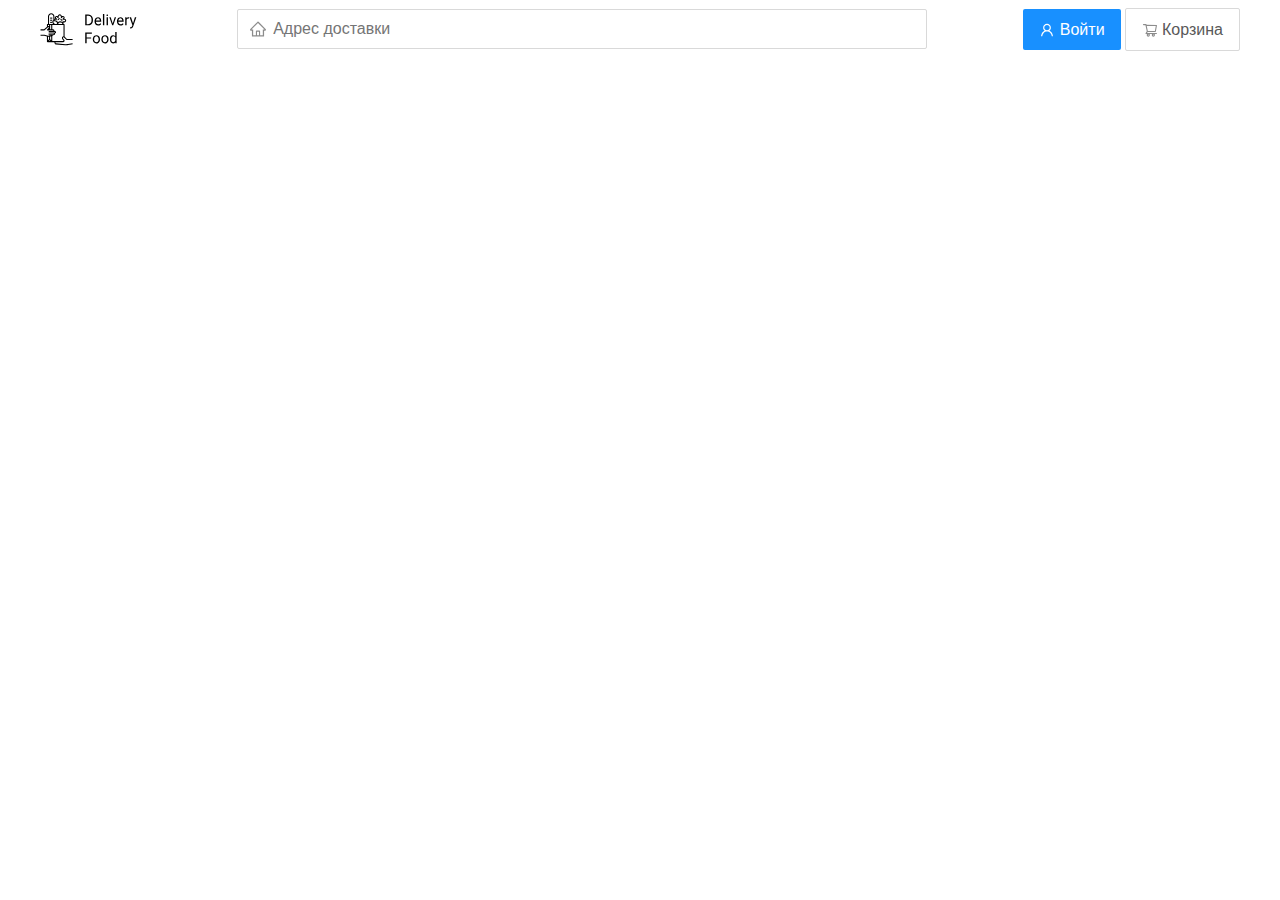
==== index.html @ 6f9c87d5 "first block header" ====
<!DOCTYPE html>
<html lang="en">
<head>
   <meta charset="UTF-8">
   <meta name="viewport" content="width=device-width, initial-scale=1.0">
   <link rel="stylesheet" href="css/style.css">
   <title>Delivery Club</title>
</head>
<body>
   <div class="container">
      <header class="header">
         <img src="img/logo.svg" alt="logo" class="logo">
         <input type="text" class="search" placeholder="Адрес доставки">
         <div class="header-btns">
            <button class="header-btn login">
               <img src="img/user.svg" alt="user" class="btn-icon">
               <span class="btn-text">Войти</span>
            </button>
            <button class="header-btn basket">
               <img src="img/basket.svg" alt="backet" class="btn-icon">
               <span class="btn-text">Корзина</span>
            </button>
         </div>
   </header>
   </div>   
</body>
</html>
---- css/style.css ----
* {
  box-sizing: border-box;
}
.container {
  max-width: 1200px;
  margin: auto;
}
.header {
  display: flex;
  justify-content: space-between;
  align-items: center;
}
.search {
  background: #ffffff;
  border: 1px solid #d9d9d9;
  border-radius: 2px;
  height: 40px;
  width: 690px;
  font-size: 16px;
  line-height: 24px;
  background-image: url("../img/search.svg");
  background-repeat: no-repeat;
  background-position: left 11px center;
  padding-left: 35px;
}
.header-btn {
  padding: 8px 16px;
  font-weight: normal;
  font-size: 16px;
  line-height: 24px;
}
.login {
  background: #1890ff;
  border-radius: 2px;
  border: none;
  color: #fff;
}
.btn-icon {
  /* margin-right: 8px; */
  vertical-align: middle;
}
.btn-text {
  vertical-align: middle;
}
.basket {
  background: #ffffff;
  border: 1px solid #d9d9d9;
  box-shadow: 0px 0px 2px rgba(0, 0, 0, 0.0015);
  border-radius: 2px;
  color: #595959;
}
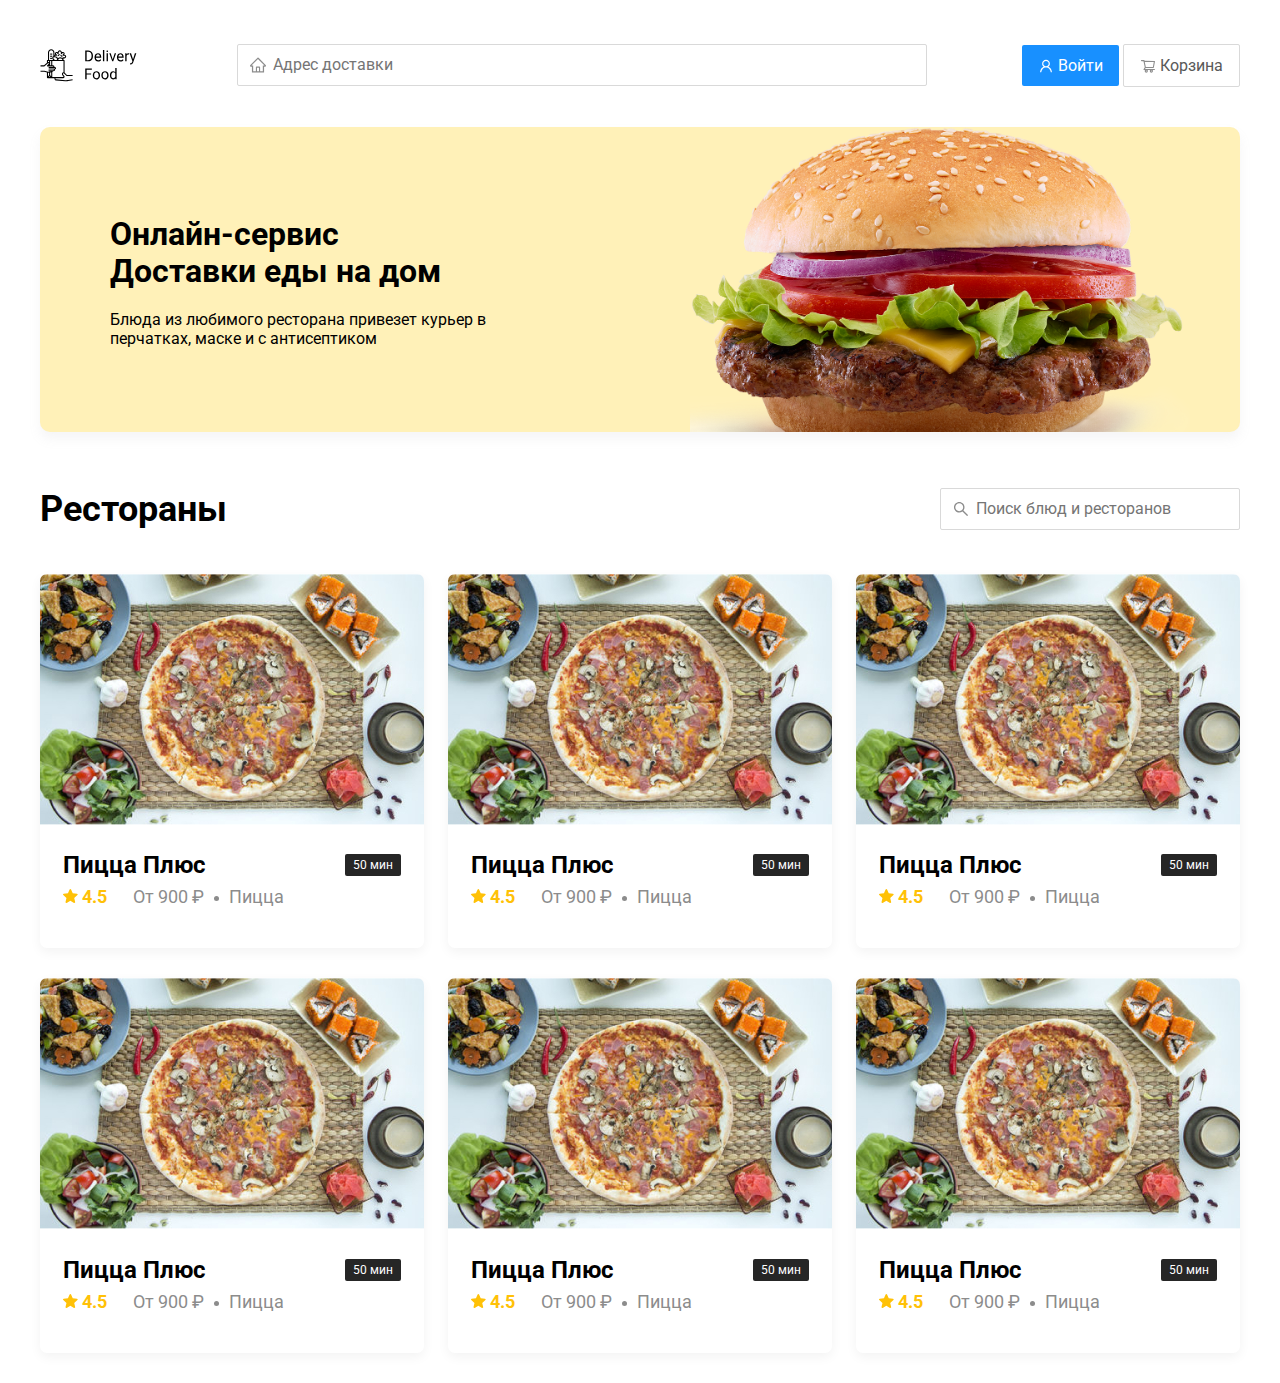
==== commit b6c010a1: "blocks promo+restaurants" ====
--- a/index.html
+++ b/index.html
@@ -3,14 +3,16 @@
 <head>
    <meta charset="UTF-8">
    <meta name="viewport" content="width=device-width, initial-scale=1.0">
+   <title>Delivery Club</title>
+   <link href="https://fonts.googleapis.com/css2?family=Roboto:wght@400;700&display=swap" rel="stylesheet">
+   <link rel="stylesheet" href="css/normalize.css">
    <link rel="stylesheet" href="css/style.css">
-   <title>Delivery Club</title>
 </head>
 <body>
    <div class="container">
       <header class="header">
          <img src="img/logo.svg" alt="logo" class="logo">
-         <input type="text" class="search" placeholder="Адрес доставки">
+         <input type="text" class="input input-addres" placeholder="Адрес доставки">
          <div class="header-btns">
             <button class="header-btn login">
                <img src="img/user.svg" alt="user" class="btn-icon">
@@ -22,6 +24,145 @@
             </button>
          </div>
    </header>
+   <section class="promo">
+      <h1 class="promo-title">Онлайн-сервис <br> Доставки еды на дом</h1>
+      <p class="promo-text">Блюда из любимого ресторана привезет курьер в перчатках, маске и с антисептиком</p>
+   </section>
+   <section class="restaurants">
+      <div class="section-heading">
+         <h2 class="section-title">Рестораны</h2>
+         <input class="input input-search" placeholder="Поиск блюд и ресторанов"></input>
+      </div>
+      <div class="cards">
+         <div class="card">
+            <img src="img/image.jpg" alt="image" class="card-image">
+            <div class="card-text">
+               <div class="card-heading">
+                  <h3 class="card-title">Пицца Плюс</h3>
+                  <span class="card-tag tag">50 мин</span>
+
+               </div>
+               <!-- /.card-heading -->
+               <div class="card-info">
+                  <div class="rating">
+                     <img src="img/rating.svg" alt="star" class="rating-star">
+                     4.5</div>
+                  <div class="price">От 900 ₽</div>
+                  <div class="category">Пицца</div>
+               </div>
+               <!-- /.card-info -->
+            </div>
+            <!-- /.card-text -->
+         </div>
+         <!-- /.card -->
+         <div class="card">
+            <img src="img/image.jpg" alt="image" class="card-image">
+            <div class="card-text">
+               <div class="card-heading">
+                  <h3 class="card-title">Пицца Плюс</h3>
+                  <span class="card-tag tag">50 мин</span>
+
+               </div>
+               <!-- /.card-heading -->
+               <div class="card-info">
+                  <div class="rating">
+                     <img src="img/rating.svg" alt="star" class="rating-star">
+                     4.5</div>
+                  <div class="price">От 900 ₽</div>
+                  <div class="category">Пицца</div>
+               </div>
+               <!-- /.card-info -->
+            </div>
+            <!-- /.card-text -->
+         </div>
+         <!-- /.card -->
+         <div class="card">
+            <img src="img/image.jpg" alt="image" class="card-image">
+            <div class="card-text">
+               <div class="card-heading">
+                  <h3 class="card-title">Пицца Плюс</h3>
+                  <span class="card-tag tag">50 мин</span>
+
+               </div>
+               <!-- /.card-heading -->
+               <div class="card-info">
+                  <div class="rating">
+                     <img src="img/rating.svg" alt="star" class="rating-star">
+                     4.5</div>
+                  <div class="price">От 900 ₽</div>
+                  <div class="category">Пицца</div>
+               </div>
+               <!-- /.card-info -->
+            </div>
+            <!-- /.card-text -->
+         </div>
+         <!-- /.card -->
+         <div class="card">
+            <img src="img/image.jpg" alt="image" class="card-image">
+            <div class="card-text">
+               <div class="card-heading">
+                  <h3 class="card-title">Пицца Плюс</h3>
+                  <span class="card-tag tag">50 мин</span>
+
+               </div>
+               <!-- /.card-heading -->
+               <div class="card-info">
+                  <div class="rating">
+                     <img src="img/rating.svg" alt="star" class="rating-star">
+                     4.5</div>
+                  <div class="price">От 900 ₽</div>
+                  <div class="category">Пицца</div>
+               </div>
+               <!-- /.card-info -->
+            </div>
+            <!-- /.card-text -->
+         </div>
+         <!-- /.card -->
+         <div class="card">
+            <img src="img/image.jpg" alt="image" class="card-image">
+            <div class="card-text">
+               <div class="card-heading">
+                  <h3 class="card-title">Пицца Плюс</h3>
+                  <span class="card-tag tag">50 мин</span>
+
+               </div>
+               <!-- /.card-heading -->
+               <div class="card-info">
+                  <div class="rating">
+                     <img src="img/rating.svg" alt="star" class="rating-star">
+                     4.5</div>
+                  <div class="price">От 900 ₽</div>
+                  <div class="category">Пицца</div>
+               </div>
+               <!-- /.card-info -->
+            </div>
+            <!-- /.card-text -->
+         </div>
+         <!-- /.card -->
+         <div class="card">
+            <img src="img/image.jpg" alt="image" class="card-image">
+            <div class="card-text">
+               <div class="card-heading">
+                  <h3 class="card-title">Пицца Плюс</h3>
+                  <span class="card-tag tag">50 мин</span>
+
+               </div>
+               <!-- /.card-heading -->
+               <div class="card-info">
+                  <div class="rating">
+                     <img src="img/rating.svg" alt="star" class="rating-star">
+                     4.5</div>
+                  <div class="price">От 900 ₽</div>
+                  <div class="category">Пицца</div>
+               </div>
+               <!-- /.card-info -->
+            </div>
+            <!-- /.card-text -->
+         </div>
+         <!-- /.card -->
+      </div>
+      <!-- /.cards -->
+   </section>
    </div>   
 </body>
 </html>--- a/css/style.css
+++ b/css/style.css
@@ -1,5 +1,9 @@
 * {
   box-sizing: border-box;
+}
+body {
+  font-family: "Roboto", sans-serif;
+  padding-top: 44px;
 }
 .container {
   max-width: 1200px;
@@ -9,19 +13,26 @@
   display: flex;
   justify-content: space-between;
   align-items: center;
+  margin-bottom: 40px;
 }
-.search {
+.input {
   background: #ffffff;
   border: 1px solid #d9d9d9;
   border-radius: 2px;
-  height: 40px;
-  width: 690px;
   font-size: 16px;
   line-height: 24px;
-  background-image: url("../img/search.svg");
+  padding: 8px;
+  padding-left: 35px;
   background-repeat: no-repeat;
   background-position: left 11px center;
-  padding-left: 35px;
+}
+.input-addres {
+  width: 690px;
+  background-image: url("../img/home.svg");
+}
+.input-search {
+  width: 300px;
+  background-image: url("../img/search.svg");
 }
 .header-btn {
   padding: 8px 16px;
@@ -49,3 +60,103 @@
   border-radius: 2px;
   color: #595959;
 }
+.promo {
+  box-shadow: 0px 7px 12px rgba(158, 158, 163, 0.1);
+  background: #fff1b8 url("../img/promo-bg-2.png") no-repeat top right 50px /
+    500px;
+  border-radius: 10px;
+  padding: 68px 70px;
+  margin-bottom: 56px;
+}
+.section-heading {
+  display: flex;
+  align-items: center;
+  justify-content: space-between;
+  margin-bottom: 44px;
+}
+.promo-text {
+  max-width: 450px;
+}
+.section-title {
+  font-style: normal;
+  font-weight: bold;
+  font-size: 36px;
+  line-height: 42px;
+  margin: 0;
+  color: #000000;
+}
+.cards {
+  display: flex;
+  align-items: flex-start;
+  justify-content: space-between;
+  flex-wrap: wrap;
+}
+.card {
+  background: #ffffff;
+  box-shadow: 0px 4px 12px rgba(0, 0, 0, 0.05);
+  border-radius: 7px;
+  overflow: hidden;
+  margin-bottom: 30px;
+}
+.card-imge {
+  width: 384px;
+  height: 250px;
+  object-fit: cover;
+}
+.card-text {
+  padding: 20px 23px 35px 23px;
+}
+.card-heading {
+  display: flex;
+  align-items: center;
+  justify-content: space-between;
+}
+.card-title {
+  margin: 0;
+  font-style: normal;
+  font-weight: bold;
+  font-size: 24px;
+  line-height: 32px;
+}
+.card-tag {
+  font-style: normal;
+  font-weight: normal;
+  font-size: 12px;
+  line-height: 20px;
+  color: #ffffff;
+  background: #262626;
+  border-radius: 2px;
+  padding: 1px 8px;
+}
+.card-info {
+  display: flex;
+  align-items: center;
+}
+.rating {
+  margin-right: 26px;
+  color: #ffc107;
+  font-style: normal;
+  font-weight: bold;
+  font-size: 18px;
+  line-height: 32px;
+}
+.price, .category {
+  color: #8c8c8c;
+  font-style: normal;
+  font-weight: normal;
+  font-size: 18px;
+  line-height: 32px;
+}
+.price {
+  margin-right: 10px;
+}
+.price:after {
+  content: '';
+  width: 5px;
+  height: 5px;
+  background-color: #8c8c8c ;
+  display: inline-block;
+  vertical-align: middle;
+  border-radius: 50%;
+  margin-left: 10px;
+}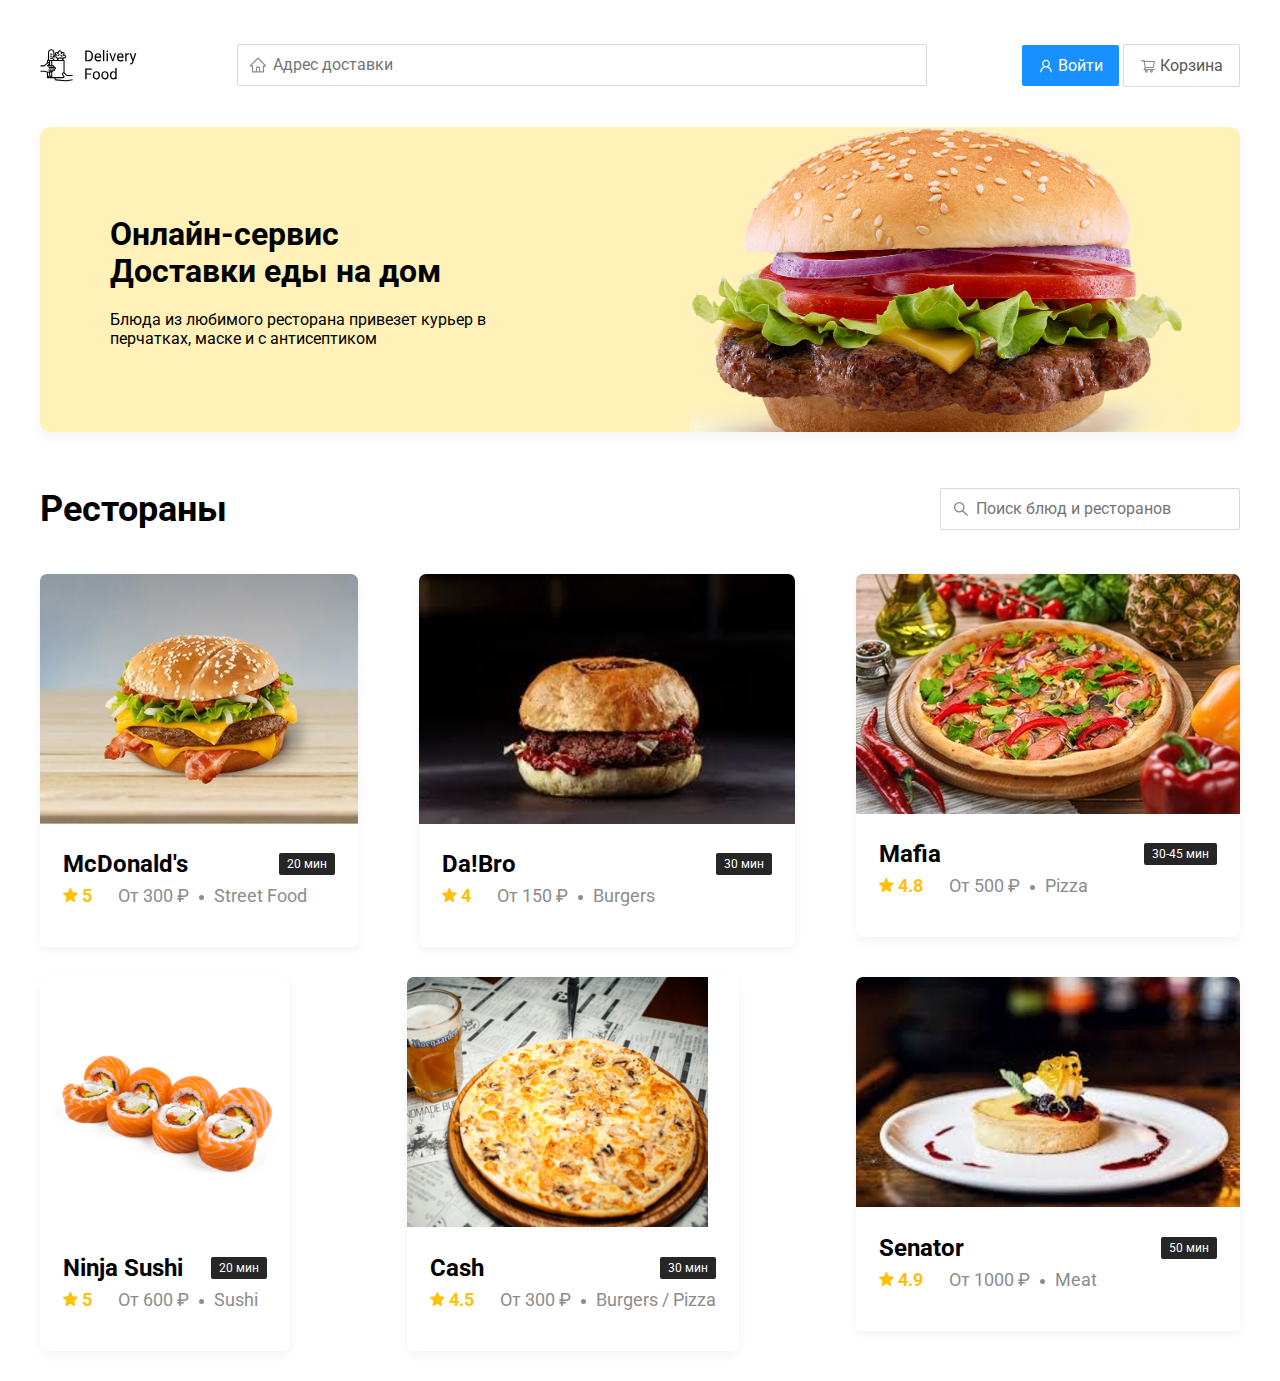
==== commit d3627345: "add logos rest" ====
--- a/index.html
+++ b/index.html
@@ -35,10 +35,115 @@
       </div>
       <div class="cards">
          <div class="card">
-            <img src="img/image.jpg" alt="image" class="card-image">
+            <img src="img/image-1.jpg" alt="image" class="card-image">
             <div class="card-text">
                <div class="card-heading">
-                  <h3 class="card-title">Пицца Плюс</h3>
+                  <h3 class="card-title">McDonald's</h3>
+                  <span class="card-tag tag">20 мин</span>
+
+               </div>
+               <!-- /.card-heading -->
+               <div class="card-info">
+                  <div class="rating">
+                     <img src="img/rating.svg" alt="star" class="rating-star">
+                     5</div>
+                  <div class="price">От 300 ₽</div>
+                  <div class="category">Street Food</div>
+               </div>
+               <!-- /.card-info -->
+            </div>
+            <!-- /.card-text -->
+         </div>
+         <!-- /.card -->
+         <div class="card">
+            <img src="img/image-2.jpg" alt="image" class="card-image">
+            <div class="card-text">
+               <div class="card-heading">
+                  <h3 class="card-title">Da!Bro</h3>
+                  <span class="card-tag tag">30 мин</span>
+
+               </div>
+               <!-- /.card-heading -->
+               <div class="card-info">
+                  <div class="rating">
+                     <img src="img/rating.svg" alt="star" class="rating-star">
+                     4</div>
+                  <div class="price">От 150 ₽</div>
+                  <div class="category">Burgers</div>
+               </div>
+               <!-- /.card-info -->
+            </div>
+            <!-- /.card-text -->
+         </div>
+         <!-- /.card -->
+         <div class="card">
+            <img src="img/image-3.jpg" alt="image" class="card-image">
+            <div class="card-text">
+               <div class="card-heading">
+                  <h3 class="card-title">Mafia</h3>
+                  <span class="card-tag tag">30-45 мин</span>
+
+               </div>
+               <!-- /.card-heading -->
+               <div class="card-info">
+                  <div class="rating">
+                     <img src="img/rating.svg" alt="star" class="rating-star">
+                     4.8</div>
+                  <div class="price">От 500 ₽</div>
+                  <div class="category">Pizza</div>
+               </div>
+               <!-- /.card-info -->
+            </div>
+            <!-- /.card-text -->
+         </div>
+         <!-- /.card -->
+         <div class="card">
+            <img src="img/image-4.jpg" alt="image" class="card-image">
+            <div class="card-text">
+               <div class="card-heading">
+                  <h3 class="card-title">Ninja Sushi</h3>
+                  <span class="card-tag tag">20 мин</span>
+
+               </div>
+               <!-- /.card-heading -->
+               <div class="card-info">
+                  <div class="rating">
+                     <img src="img/rating.svg" alt="star" class="rating-star">
+                     5</div>
+                  <div class="price">От 600 ₽</div>
+                  <div class="category">Sushi</div>
+               </div>
+               <!-- /.card-info -->
+            </div>
+            <!-- /.card-text -->
+         </div>
+         <!-- /.card -->
+         <div class="card">
+            <img src="img/image-5.jpg" alt="image" class="card-image">
+            <div class="card-text">
+               <div class="card-heading">
+                  <h3 class="card-title">Cash</h3>
+                  <span class="card-tag tag">30 мин</span>
+
+               </div>
+               <!-- /.card-heading -->
+               <div class="card-info">
+                  <div class="rating">
+                     <img src="img/rating.svg" alt="star" class="rating-star">
+                     4.5</div>
+                  <div class="price">От 300 ₽</div>
+                  <div class="category">Burgers / Pizza</div>
+               </div>
+               <!-- /.card-info -->
+            </div>
+            <!-- /.card-text -->
+         </div>
+         <!-- /.card -->
+         <div class="card">
+            <img src="img/image-6.jpg" alt="image" class="card-image">
+            <div class="card-text">
+               <div class="card-heading">
+                  <h3 class="card-title">Senator</h3>
                   <span class="card-tag tag">50 мин</span>
 
                </div>
@@ -46,114 +151,9 @@
                <div class="card-info">
                   <div class="rating">
                      <img src="img/rating.svg" alt="star" class="rating-star">
-                     4.5</div>
-                  <div class="price">От 900 ₽</div>
-                  <div class="category">Пицца</div>
-               </div>
-               <!-- /.card-info -->
-            </div>
-            <!-- /.card-text -->
-         </div>
-         <!-- /.card -->
-         <div class="card">
-            <img src="img/image.jpg" alt="image" class="card-image">
-            <div class="card-text">
-               <div class="card-heading">
-                  <h3 class="card-title">Пицца Плюс</h3>
-                  <span class="card-tag tag">50 мин</span>
-
-               </div>
-               <!-- /.card-heading -->
-               <div class="card-info">
-                  <div class="rating">
-                     <img src="img/rating.svg" alt="star" class="rating-star">
-                     4.5</div>
-                  <div class="price">От 900 ₽</div>
-                  <div class="category">Пицца</div>
-               </div>
-               <!-- /.card-info -->
-            </div>
-            <!-- /.card-text -->
-         </div>
-         <!-- /.card -->
-         <div class="card">
-            <img src="img/image.jpg" alt="image" class="card-image">
-            <div class="card-text">
-               <div class="card-heading">
-                  <h3 class="card-title">Пицца Плюс</h3>
-                  <span class="card-tag tag">50 мин</span>
-
-               </div>
-               <!-- /.card-heading -->
-               <div class="card-info">
-                  <div class="rating">
-                     <img src="img/rating.svg" alt="star" class="rating-star">
-                     4.5</div>
-                  <div class="price">От 900 ₽</div>
-                  <div class="category">Пицца</div>
-               </div>
-               <!-- /.card-info -->
-            </div>
-            <!-- /.card-text -->
-         </div>
-         <!-- /.card -->
-         <div class="card">
-            <img src="img/image.jpg" alt="image" class="card-image">
-            <div class="card-text">
-               <div class="card-heading">
-                  <h3 class="card-title">Пицца Плюс</h3>
-                  <span class="card-tag tag">50 мин</span>
-
-               </div>
-               <!-- /.card-heading -->
-               <div class="card-info">
-                  <div class="rating">
-                     <img src="img/rating.svg" alt="star" class="rating-star">
-                     4.5</div>
-                  <div class="price">От 900 ₽</div>
-                  <div class="category">Пицца</div>
-               </div>
-               <!-- /.card-info -->
-            </div>
-            <!-- /.card-text -->
-         </div>
-         <!-- /.card -->
-         <div class="card">
-            <img src="img/image.jpg" alt="image" class="card-image">
-            <div class="card-text">
-               <div class="card-heading">
-                  <h3 class="card-title">Пицца Плюс</h3>
-                  <span class="card-tag tag">50 мин</span>
-
-               </div>
-               <!-- /.card-heading -->
-               <div class="card-info">
-                  <div class="rating">
-                     <img src="img/rating.svg" alt="star" class="rating-star">
-                     4.5</div>
-                  <div class="price">От 900 ₽</div>
-                  <div class="category">Пицца</div>
-               </div>
-               <!-- /.card-info -->
-            </div>
-            <!-- /.card-text -->
-         </div>
-         <!-- /.card -->
-         <div class="card">
-            <img src="img/image.jpg" alt="image" class="card-image">
-            <div class="card-text">
-               <div class="card-heading">
-                  <h3 class="card-title">Пицца Плюс</h3>
-                  <span class="card-tag tag">50 мин</span>
-
-               </div>
-               <!-- /.card-heading -->
-               <div class="card-info">
-                  <div class="rating">
-                     <img src="img/rating.svg" alt="star" class="rating-star">
-                     4.5</div>
-                  <div class="price">От 900 ₽</div>
-                  <div class="category">Пицца</div>
+                     4.9</div>
+                  <div class="price">От 1000 ₽</div>
+                  <div class="category">Meat</div>
                </div>
                <!-- /.card-info -->
             </div>
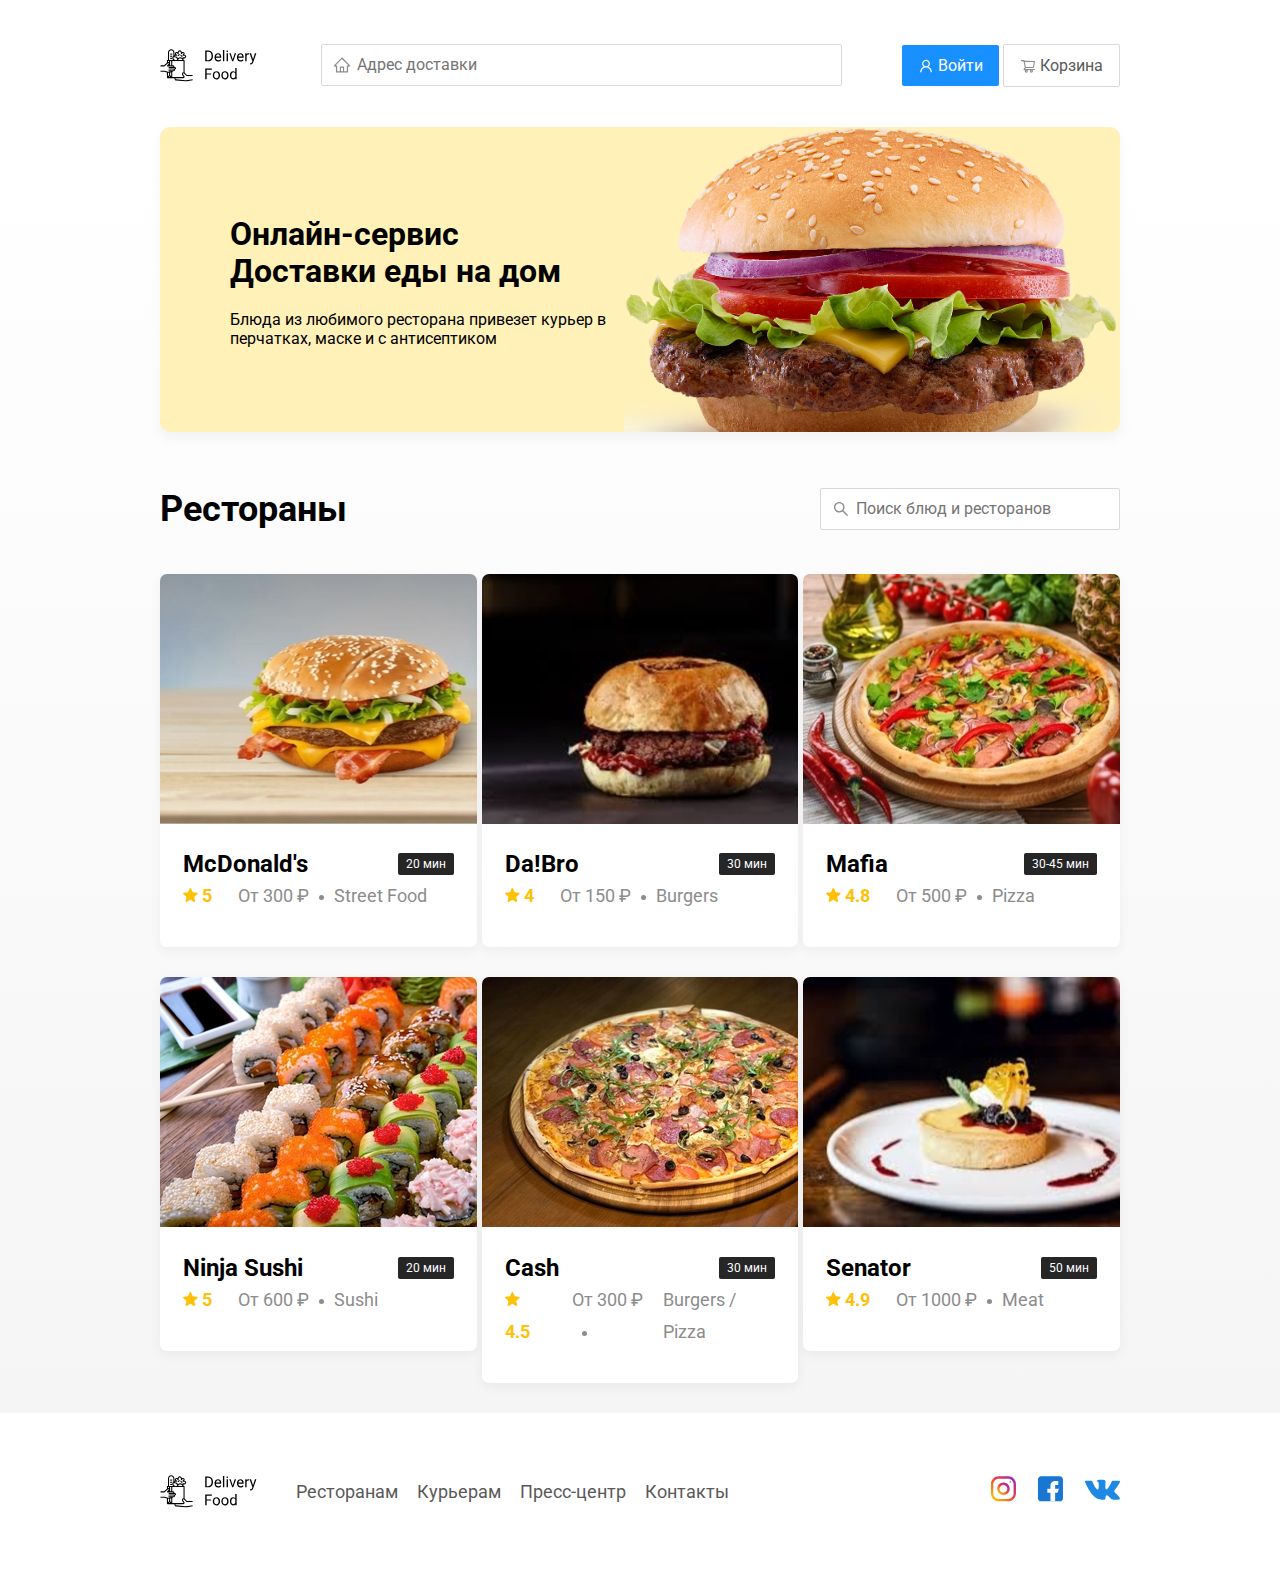
==== commit 5d2e2ab3: "fix photo and bg" ====
--- a/index.html
+++ b/index.html
@@ -24,145 +24,169 @@
             </button>
          </div>
    </header>
-   <section class="promo">
-      <h1 class="promo-title">Онлайн-сервис <br> Доставки еды на дом</h1>
-      <p class="promo-text">Блюда из любимого ресторана привезет курьер в перчатках, маске и с антисептиком</p>
-   </section>
-   <section class="restaurants">
-      <div class="section-heading">
-         <h2 class="section-title">Рестораны</h2>
-         <input class="input input-search" placeholder="Поиск блюд и ресторанов"></input>
+   </div>
+<!-- /.container -->
+   <main class="main">
+      <div class="container">
+         <section class="promo">
+            <h1 class="promo-title">Онлайн-сервис <br> Доставки еды на дом</h1>
+            <p class="promo-text">Блюда из любимого ресторана привезет курьер в перчатках, маске и с антисептиком</p>
+         </section>
+         <section class="restaurants">
+            <div class="section-heading">
+               <h2 class="section-title">Рестораны</h2>
+               <input class="input input-search" placeholder="Поиск блюд и ресторанов"></input>
+            </div>
+            <div class="cards">
+               <div class="card">
+                  <img src="img/image-1.jpg" alt="image" class="card-image">
+                  <div class="card-text">
+                     <div class="card-heading">
+                        <h3 class="card-title">McDonald's</h3>
+                        <span class="card-tag tag">20 мин</span>
+      
+                     </div>
+                     <!-- /.card-heading -->
+                     <div class="card-info">
+                        <div class="rating">
+                           <img src="img/rating.svg" alt="star" class="rating-star">
+                           5</div>
+                        <div class="price">От 300 ₽</div>
+                        <div class="category">Street Food</div>
+                     </div>
+                     <!-- /.card-info -->
+                  </div>
+                  <!-- /.card-text -->
+               </div>
+               <!-- /.card -->
+               <div class="card">
+                  <img src="img/image-2.jpg" alt="image" class="card-image">
+                  <div class="card-text">
+                     <div class="card-heading">
+                        <h3 class="card-title">Da!Bro</h3>
+                        <span class="card-tag tag">30 мин</span>
+      
+                     </div>
+                     <!-- /.card-heading -->
+                     <div class="card-info">
+                        <div class="rating">
+                           <img src="img/rating.svg" alt="star" class="rating-star">
+                           4</div>
+                        <div class="price">От 150 ₽</div>
+                        <div class="category">Burgers</div>
+                     </div>
+                     <!-- /.card-info -->
+                  </div>
+                  <!-- /.card-text -->
+               </div>
+               <!-- /.card -->
+               <div class="card">
+                  <img src="img/image-3.jpg" alt="image" class="card-image">
+                  <div class="card-text">
+                     <div class="card-heading">
+                        <h3 class="card-title">Mafia</h3>
+                        <span class="card-tag tag">30-45 мин</span>
+      
+                     </div>
+                     <!-- /.card-heading -->
+                     <div class="card-info">
+                        <div class="rating">
+                           <img src="img/rating.svg" alt="star" class="rating-star">
+                           4.8</div>
+                        <div class="price">От 500 ₽</div>
+                        <div class="category">Pizza</div>
+                     </div>
+                     <!-- /.card-info -->
+                  </div>
+                  <!-- /.card-text -->
+               </div>
+               <!-- /.card -->
+               <div class="card">
+                  <img src="img/image-4.jpg" alt="image" class="card-image">
+                  <div class="card-text">
+                     <div class="card-heading">
+                        <h3 class="card-title">Ninja Sushi</h3>
+                        <span class="card-tag tag">20 мин</span>
+      
+                     </div>
+                     <!-- /.card-heading -->
+                     <div class="card-info">
+                        <div class="rating">
+                           <img src="img/rating.svg" alt="star" class="rating-star">
+                           5</div>
+                        <div class="price">От 600 ₽</div>
+                        <div class="category">Sushi</div>
+                     </div>
+                     <!-- /.card-info -->
+                  </div>
+                  <!-- /.card-text -->
+               </div>
+               <!-- /.card -->
+               <div class="card">
+                  <img src="img/image-5.jpg" alt="image" class="card-image">
+                  <div class="card-text">
+                     <div class="card-heading">
+                        <h3 class="card-title">Cash</h3>
+                        <span class="card-tag tag">30 мин</span>
+      
+                     </div>
+                     <!-- /.card-heading -->
+                     <div class="card-info">
+                        <div class="rating">
+                           <img src="img/rating.svg" alt="star" class="rating-star">
+                           4.5</div>
+                        <div class="price">От 300 ₽</div>
+                        <div class="category">Burgers / Pizza</div>
+                     </div>
+                     <!-- /.card-info -->
+                  </div>
+                  <!-- /.card-text -->
+               </div>
+               <!-- /.card -->
+               <div class="card">
+                  <img src="img/image-6.jpg" alt="image" class="card-image">
+                  <div class="card-text">
+                     <div class="card-heading">
+                        <h3 class="card-title">Senator</h3>
+                        <span class="card-tag tag">50 мин</span>
+      
+                     </div>
+                     <!-- /.card-heading -->
+                     <div class="card-info">
+                        <div class="rating">
+                           <img src="img/rating.svg" alt="star" class="rating-star">
+                           4.9</div>
+                        <div class="price">От 1000 ₽</div>
+                        <div class="category">Meat</div>
+                     </div>
+                     <!-- /.card-info -->
+                  </div>
+                  <!-- /.card-text -->
+               </div>
+               <!-- /.card -->
+            </div>
+            <!-- /.cards -->
+         </section>
       </div>
-      <div class="cards">
-         <div class="card">
-            <img src="img/image-1.jpg" alt="image" class="card-image">
-            <div class="card-text">
-               <div class="card-heading">
-                  <h3 class="card-title">McDonald's</h3>
-                  <span class="card-tag tag">20 мин</span>
-
-               </div>
-               <!-- /.card-heading -->
-               <div class="card-info">
-                  <div class="rating">
-                     <img src="img/rating.svg" alt="star" class="rating-star">
-                     5</div>
-                  <div class="price">От 300 ₽</div>
-                  <div class="category">Street Food</div>
-               </div>
-               <!-- /.card-info -->
+   </main>
+   <footer class="footer">
+      <div class="container">
+         <div class="footer-block">
+            <img src="img/logo.svg" alt="logo" class="logo footer-logo">
+            <nav class="footer-nav">
+               <a href="#" class="footer-link">Ресторанам</a>
+               <a href="#" class="footer-link">Курьерам</a>
+               <a href="#" class="footer-link">Пресс-центр</a>
+               <a href="#" class="footer-link">Контакты</a>
+            </nav>
+            <div class="social-links">
+               <a href="#" class="social-link"><img src="img/insta.svg" alt="instagram"></a>
+               <a href="#" class="social-link"><img src="img/facebook.svg" alt="facebook"></a>
+               <a href="#" class="social-link"><img src="img/vk.svg" alt="vk"></a>
             </div>
-            <!-- /.card-text -->
+            <!-- /.social-links -->
          </div>
-         <!-- /.card -->
-         <div class="card">
-            <img src="img/image-2.jpg" alt="image" class="card-image">
-            <div class="card-text">
-               <div class="card-heading">
-                  <h3 class="card-title">Da!Bro</h3>
-                  <span class="card-tag tag">30 мин</span>
-
-               </div>
-               <!-- /.card-heading -->
-               <div class="card-info">
-                  <div class="rating">
-                     <img src="img/rating.svg" alt="star" class="rating-star">
-                     4</div>
-                  <div class="price">От 150 ₽</div>
-                  <div class="category">Burgers</div>
-               </div>
-               <!-- /.card-info -->
-            </div>
-            <!-- /.card-text -->
-         </div>
-         <!-- /.card -->
-         <div class="card">
-            <img src="img/image-3.jpg" alt="image" class="card-image">
-            <div class="card-text">
-               <div class="card-heading">
-                  <h3 class="card-title">Mafia</h3>
-                  <span class="card-tag tag">30-45 мин</span>
-
-               </div>
-               <!-- /.card-heading -->
-               <div class="card-info">
-                  <div class="rating">
-                     <img src="img/rating.svg" alt="star" class="rating-star">
-                     4.8</div>
-                  <div class="price">От 500 ₽</div>
-                  <div class="category">Pizza</div>
-               </div>
-               <!-- /.card-info -->
-            </div>
-            <!-- /.card-text -->
-         </div>
-         <!-- /.card -->
-         <div class="card">
-            <img src="img/image-4.jpg" alt="image" class="card-image">
-            <div class="card-text">
-               <div class="card-heading">
-                  <h3 class="card-title">Ninja Sushi</h3>
-                  <span class="card-tag tag">20 мин</span>
-
-               </div>
-               <!-- /.card-heading -->
-               <div class="card-info">
-                  <div class="rating">
-                     <img src="img/rating.svg" alt="star" class="rating-star">
-                     5</div>
-                  <div class="price">От 600 ₽</div>
-                  <div class="category">Sushi</div>
-               </div>
-               <!-- /.card-info -->
-            </div>
-            <!-- /.card-text -->
-         </div>
-         <!-- /.card -->
-         <div class="card">
-            <img src="img/image-5.jpg" alt="image" class="card-image">
-            <div class="card-text">
-               <div class="card-heading">
-                  <h3 class="card-title">Cash</h3>
-                  <span class="card-tag tag">30 мин</span>
-
-               </div>
-               <!-- /.card-heading -->
-               <div class="card-info">
-                  <div class="rating">
-                     <img src="img/rating.svg" alt="star" class="rating-star">
-                     4.5</div>
-                  <div class="price">От 300 ₽</div>
-                  <div class="category">Burgers / Pizza</div>
-               </div>
-               <!-- /.card-info -->
-            </div>
-            <!-- /.card-text -->
-         </div>
-         <!-- /.card -->
-         <div class="card">
-            <img src="img/image-6.jpg" alt="image" class="card-image">
-            <div class="card-text">
-               <div class="card-heading">
-                  <h3 class="card-title">Senator</h3>
-                  <span class="card-tag tag">50 мин</span>
-
-               </div>
-               <!-- /.card-heading -->
-               <div class="card-info">
-                  <div class="rating">
-                     <img src="img/rating.svg" alt="star" class="rating-star">
-                     4.9</div>
-                  <div class="price">От 1000 ₽</div>
-                  <div class="category">Meat</div>
-               </div>
-               <!-- /.card-info -->
-            </div>
-            <!-- /.card-text -->
-         </div>
-         <!-- /.card -->
       </div>
-      <!-- /.cards -->
-   </section>
-   </div>   
+   </footer>
 </body>
 </html>--- a/css/style.css
+++ b/css/style.css
@@ -27,7 +27,7 @@
   background-position: left 11px center;
 }
 .input-addres {
-  width: 690px;
+  flex: 0.8;
   background-image: url("../img/home.svg");
 }
 .input-search {
@@ -59,6 +59,13 @@
   box-shadow: 0px 0px 2px rgba(0, 0, 0, 0.0015);
   border-radius: 2px;
   color: #595959;
+}
+.main {
+  background: linear-gradient(
+    180deg,
+    rgba(245, 245, 245, 0) 1.04%,
+    #f5f5f5 100%
+  );
 }
 .promo {
   box-shadow: 0px 7px 12px rgba(158, 158, 163, 0.1);
@@ -97,6 +104,7 @@
   border-radius: 7px;
   overflow: hidden;
   margin-bottom: 30px;
+  flex-basis: 33%;
 }
 .card-imge {
   width: 384px;
@@ -140,7 +148,8 @@
   font-size: 18px;
   line-height: 32px;
 }
-.price, .category {
+.price,
+.category {
   color: #8c8c8c;
   font-style: normal;
   font-weight: normal;
@@ -151,12 +160,61 @@
   margin-right: 10px;
 }
 .price:after {
-  content: '';
+  content: "";
   width: 5px;
   height: 5px;
-  background-color: #8c8c8c ;
+  background-color: #8c8c8c;
   display: inline-block;
   vertical-align: middle;
   border-radius: 50%;
   margin-left: 10px;
+}
+.footer {
+  padding: 60px 0;
+}
+.footer-block {
+  display: flex;
+  align-items: center;
+  justify-content: space-between;
+}
+.footer-nav {
+  margin-right: auto;
+  margin-left: 35px;
+}
+.footer-link {
+  display: inline-block;
+  color: #595959;
+  text-decoration: none;
+  font-style: normal;
+  font-weight: normal;
+  font-size: 18px;
+  line-height: 21px;
+}
+.footer-link:not(:last-child) {
+  margin-right: 15px;
+}
+.social-links {
+  display: flex;
+  align-items: center;
+}
+.social-link:not(:last-child) {
+  margin-right: 21px;
+}
+
+@media (max-width: 1366px) {
+  .container {
+    max-width: 960px;
+  }
+  .promo {
+    background-size: 500px;
+    background-position: top right -4px;
+  }
+
+}
+
+@media (max-width: 1200px) {
+  
+}
+@media (max-width: 1200px) {
+  
 }